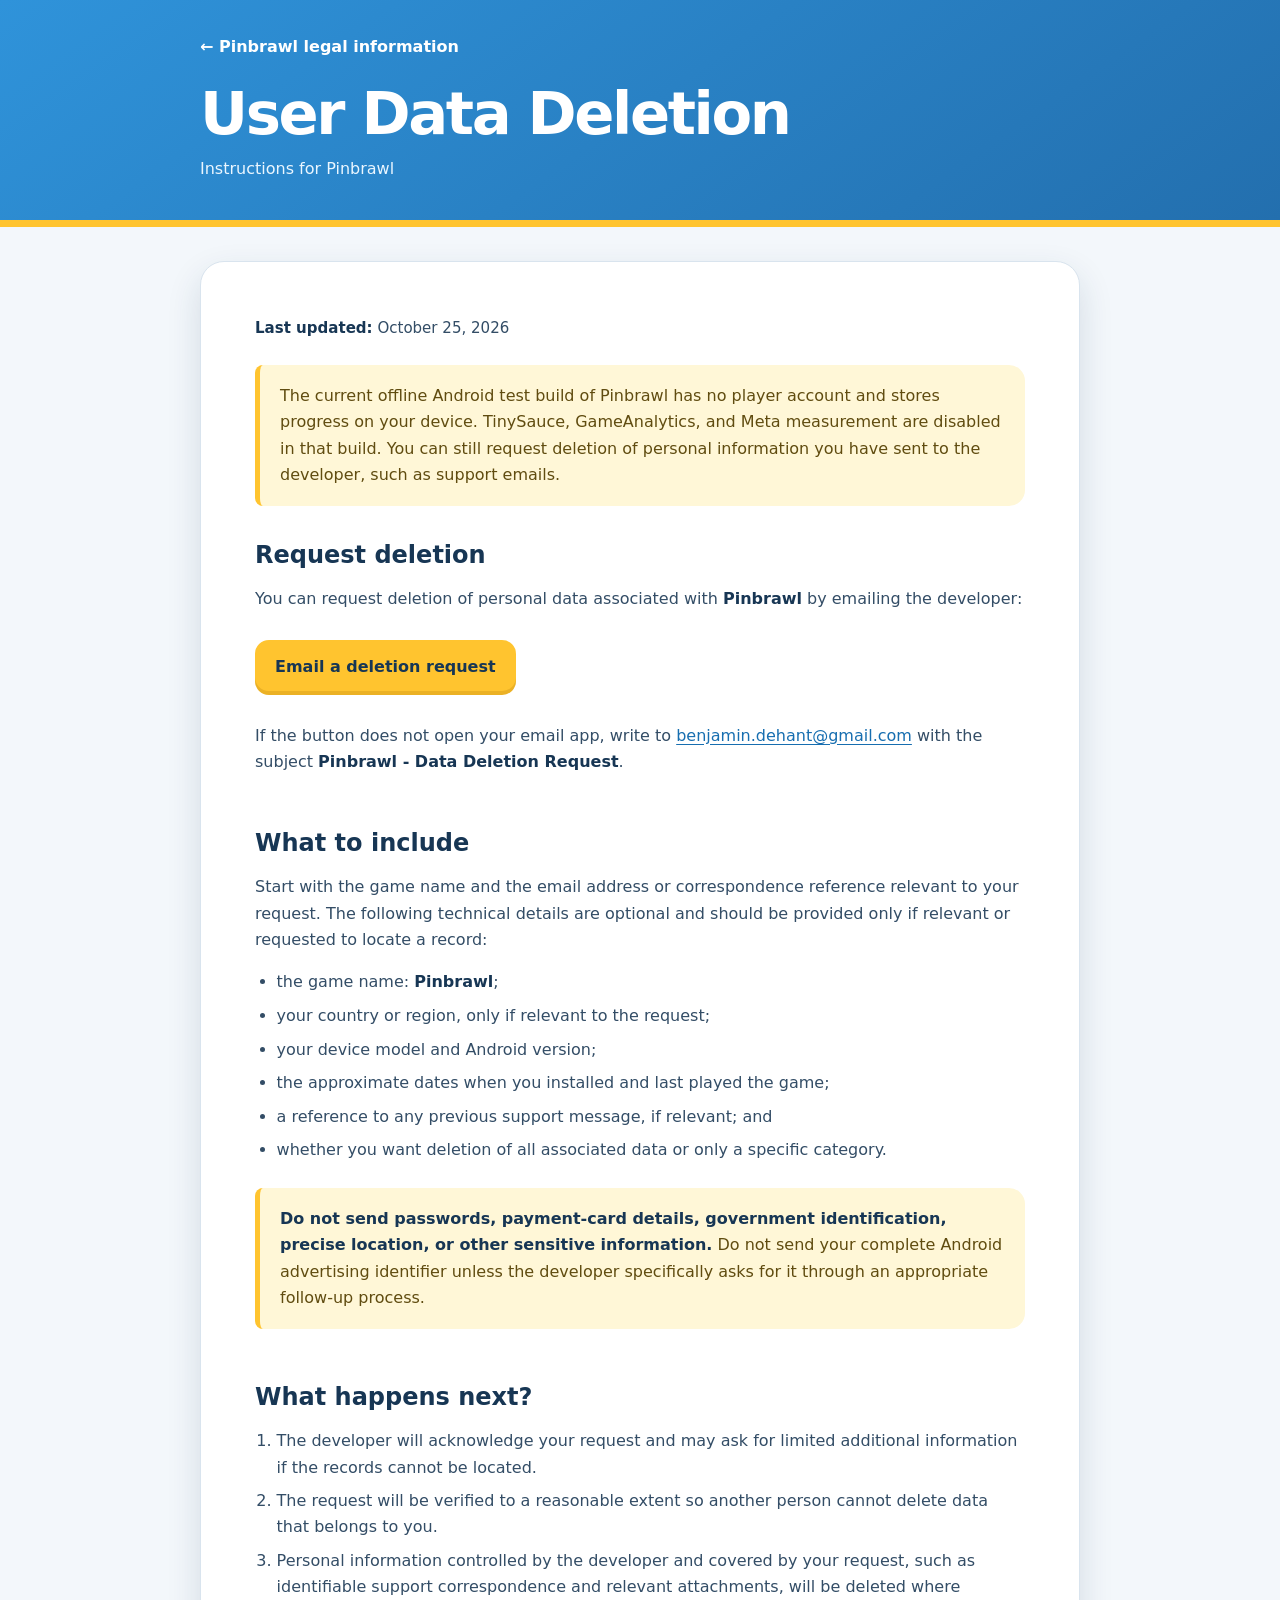
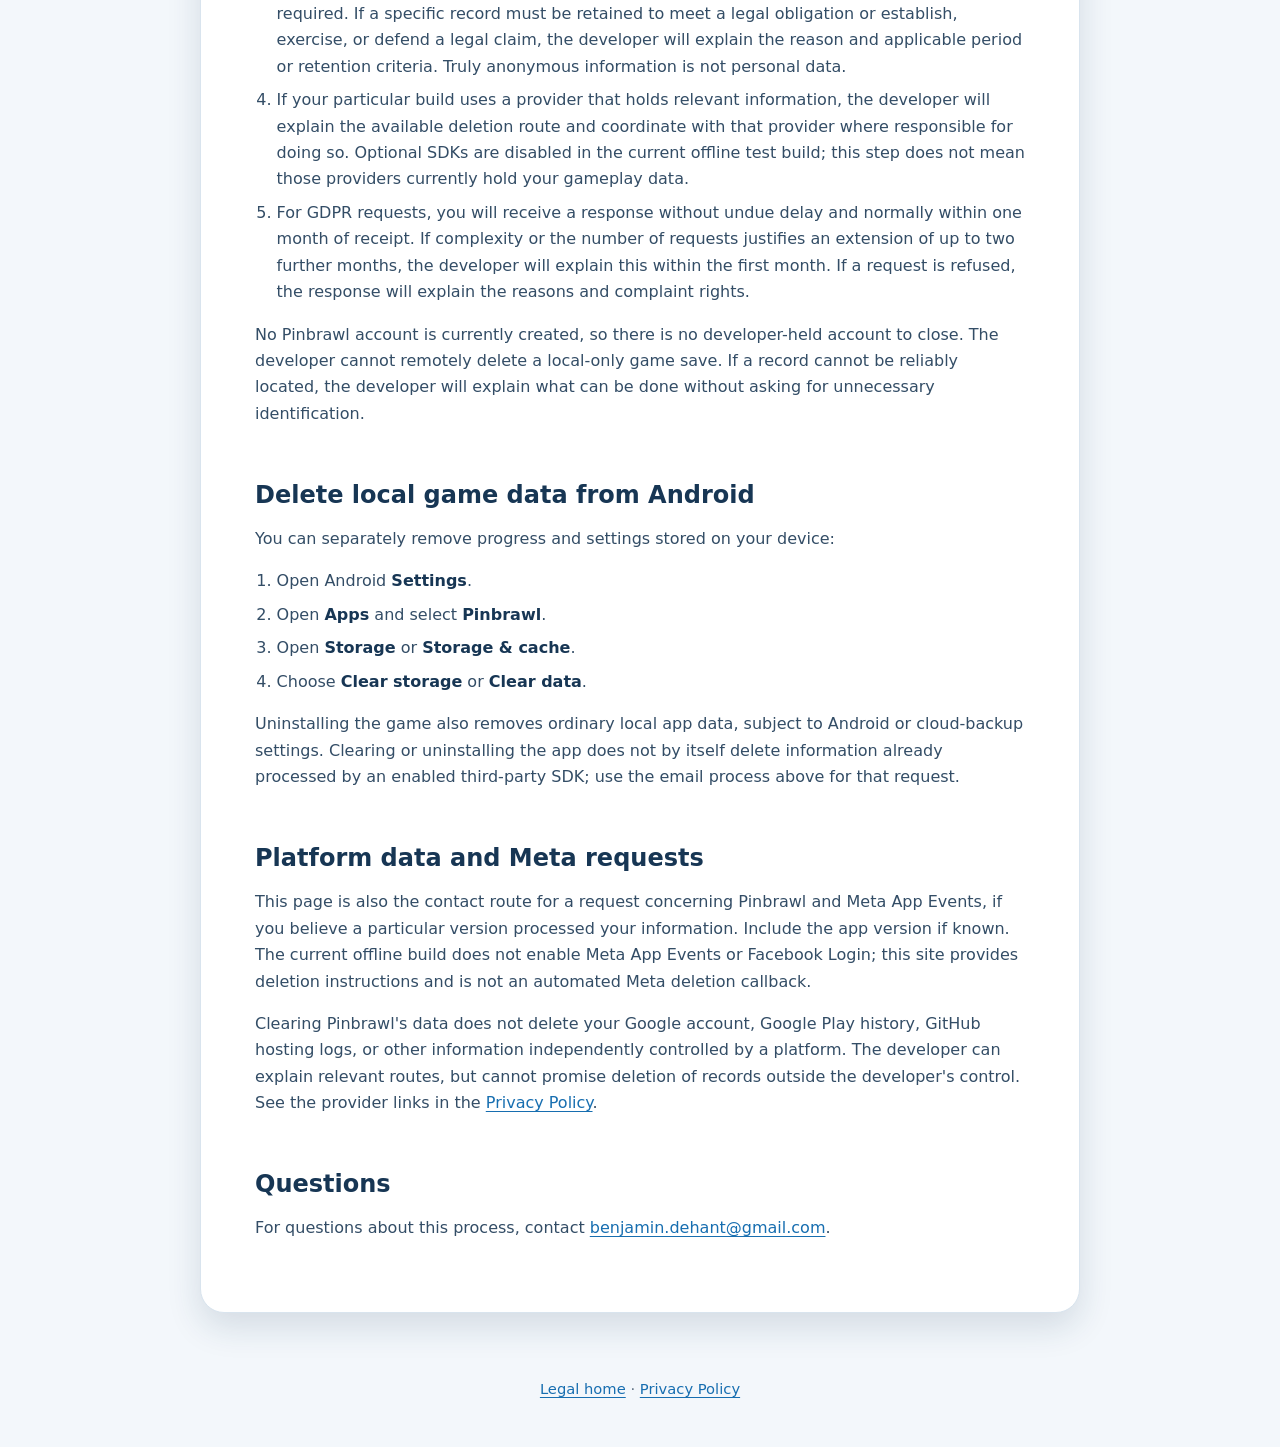
==== data-deletion/index.html @ a6e60c2f "Add Pinbrawl legal home, privacy policy and data deletion pages" ====
<!doctype html>
<html lang="en">
<head>
  <meta charset="utf-8">
  <meta name="viewport" content="width=device-width, initial-scale=1">
  <meta name="description" content="Instructions for requesting deletion of data associated with Pinbrawl.">
  <title>User Data Deletion — Pinbrawl</title>
  <link rel="stylesheet" href="../styles.css">
</head>
<body>
  <a class="skip-link" href="#main">Skip to content</a>
  <header class="page-header">
    <div class="shell page-header__inner">
      <a class="back-link" href="../">← Pinbrawl legal information</a>
      <h1>User Data Deletion</h1>
      <p>Instructions for Pinbrawl</p>
    </div>
  </header>

  <main id="main" class="shell">
    <article class="document">
      <p class="updated"><strong>Last updated:</strong> October 25, 2026</p>

      <div class="notice">
        <p>The current offline Android test build of Pinbrawl has no player account and stores progress on your device. TinySauce, GameAnalytics, and Meta measurement are disabled in that build. You can still request deletion of personal information you have sent to the developer, such as support emails.</p>
      </div>

      <h2>Request deletion</h2>
      <p>You can request deletion of personal data associated with <strong>Pinbrawl</strong> by emailing the developer:</p>
      <p><a class="button" href="mailto:benjamin.dehant@gmail.com?subject=Pinbrawl%20-%20Data%20Deletion%20Request">Email a deletion request</a></p>
      <p>If the button does not open your email app, write to <a href="mailto:benjamin.dehant@gmail.com">benjamin.dehant@gmail.com</a> with the subject <strong>Pinbrawl - Data Deletion Request</strong>.</p>

      <h2>What to include</h2>
      <p>Start with the game name and the email address or correspondence reference relevant to your request. The following technical details are optional and should be provided only if relevant or requested to locate a record:</p>
      <ul>
        <li>the game name: <strong>Pinbrawl</strong>;</li>
        <li>your country or region, only if relevant to the request;</li>
        <li>your device model and Android version;</li>
        <li>the approximate dates when you installed and last played the game;</li>
        <li>a reference to any previous support message, if relevant; and</li>
        <li>whether you want deletion of all associated data or only a specific category.</li>
      </ul>

      <div class="notice">
        <p><strong>Do not send passwords, payment-card details, government identification, precise location, or other sensitive information.</strong> Do not send your complete Android advertising identifier unless the developer specifically asks for it through an appropriate follow-up process.</p>
      </div>

      <h2>What happens next?</h2>
      <ol>
        <li>The developer will acknowledge your request and may ask for limited additional information if the records cannot be located.</li>
        <li>The request will be verified to a reasonable extent so another person cannot delete data that belongs to you.</li>
        <li>Personal information controlled by the developer and covered by your request, such as identifiable support correspondence and relevant attachments, will be deleted where required. If a specific record must be retained to meet a legal obligation or establish, exercise, or defend a legal claim, the developer will explain the reason and applicable period or retention criteria. Truly anonymous information is not personal data.</li>
        <li>If your particular build uses a provider that holds relevant information, the developer will explain the available deletion route and coordinate with that provider where responsible for doing so. Optional SDKs are disabled in the current offline test build; this step does not mean those providers currently hold your gameplay data.</li>
        <li>For GDPR requests, you will receive a response without undue delay and normally within one month of receipt. If complexity or the number of requests justifies an extension of up to two further months, the developer will explain this within the first month. If a request is refused, the response will explain the reasons and complaint rights.</li>
      </ol>
      <p>No Pinbrawl account is currently created, so there is no developer-held account to close. The developer cannot remotely delete a local-only game save. If a record cannot be reliably located, the developer will explain what can be done without asking for unnecessary identification.</p>

      <h2>Delete local game data from Android</h2>
      <p>You can separately remove progress and settings stored on your device:</p>
      <ol>
        <li>Open Android <strong>Settings</strong>.</li>
        <li>Open <strong>Apps</strong> and select <strong>Pinbrawl</strong>.</li>
        <li>Open <strong>Storage</strong> or <strong>Storage &amp; cache</strong>.</li>
        <li>Choose <strong>Clear storage</strong> or <strong>Clear data</strong>.</li>
      </ol>
      <p>Uninstalling the game also removes ordinary local app data, subject to Android or cloud-backup settings. Clearing or uninstalling the app does not by itself delete information already processed by an enabled third-party SDK; use the email process above for that request.</p>

      <h2>Platform data and Meta requests</h2>
      <p>This page is also the contact route for a request concerning Pinbrawl and Meta App Events, if you believe a particular version processed your information. Include the app version if known. The current offline build does not enable Meta App Events or Facebook Login; this site provides deletion instructions and is not an automated Meta deletion callback.</p>
      <p>Clearing Pinbrawl's data does not delete your Google account, Google Play history, GitHub hosting logs, or other information independently controlled by a platform. The developer can explain relevant routes, but cannot promise deletion of records outside the developer's control. See the provider links in the <a href="../privacy/#main">Privacy Policy</a>.</p>
      <h2>Questions</h2>
      <p>For questions about this process, contact <a href="mailto:benjamin.dehant@gmail.com">benjamin.dehant@gmail.com</a>.</p>
    </article>
  </main>

  <footer class="shell footer">
    <p><a href="../">Legal home</a> · <a href="../privacy/">Privacy Policy</a></p>
  </footer>
</body>
</html>
---- styles.css ----
:root {
  color-scheme: light;
  --sky: #2f93da;
  --sky-dark: #236fae;
  --slate: #173654;
  --slate-soft: #3f6288;
  --gold: #ffc42f;
  --gold-dark: #a66c00;
  --paper: #ffffff;
  --surface: #f3f7fb;
  --line: #d9e4ee;
  --muted: #5c6e80;
  --shadow: 0 14px 34px rgba(18, 54, 84, 0.14);
  font-family: Inter, ui-rounded, "Segoe UI", system-ui, -apple-system, BlinkMacSystemFont, sans-serif;
}

* { box-sizing: border-box; }

html { scroll-behavior: smooth; }

body {
  margin: 0;
  background: var(--surface);
  color: var(--slate);
  font-size: 16px;
  line-height: 1.65;
}

a { color: #176eb0; text-underline-offset: 0.18em; }
a:hover { color: #0e4f82; }
a:focus-visible { outline: 3px solid var(--gold); outline-offset: 4px; border-radius: 4px; }

.shell {
  width: min(880px, calc(100% - 36px));
  margin-inline: auto;
}

.hero {
  position: relative;
  overflow: hidden;
  min-height: 300px;
  display: grid;
  align-items: center;
  color: white;
  background:
    radial-gradient(circle at 82% 30%, rgba(255,255,255,.24) 0 5%, transparent 5.5%),
    radial-gradient(circle at 90% 30%, rgba(255,255,255,.18) 0 8%, transparent 8.5%),
    linear-gradient(150deg, var(--sky) 0%, var(--sky-dark) 100%);
}

.hero::after {
  content: "";
  position: absolute;
  width: 320px;
  height: 320px;
  right: -120px;
  bottom: -190px;
  border: 35px solid rgba(255, 196, 47, .8);
  border-radius: 50%;
  transform: rotate(-15deg);
}

.hero__content { position: relative; z-index: 1; padding-block: 64px; }
.eyebrow { margin: 0 0 10px; color: var(--gold); font-weight: 900; letter-spacing: .16em; }
h1 { margin: 0; font-size: clamp(2.4rem, 8vw, 4.7rem); line-height: 1; letter-spacing: -.04em; }
.hero__copy { max-width: 580px; margin: 24px 0 0; font-size: clamp(1.05rem, 3vw, 1.3rem); }

.cards { display: grid; gap: 18px; padding-block: 48px; }
.card {
  display: grid;
  grid-template-columns: auto 1fr auto;
  align-items: center;
  gap: 20px;
  padding: 24px;
  color: var(--slate);
  text-decoration: none;
  background: var(--paper);
  border: 1px solid var(--line);
  border-radius: 22px;
  box-shadow: var(--shadow);
  transition: transform .18s ease, box-shadow .18s ease;
}
.card:hover { color: var(--slate); transform: translateY(-3px); box-shadow: 0 20px 38px rgba(18, 54, 84, .18); }
.card__icon {
  display: grid;
  place-items: center;
  width: 56px;
  height: 56px;
  border-radius: 16px;
  background: var(--gold);
  color: var(--slate);
  font-size: 2rem;
  font-weight: 900;
  box-shadow: inset 0 -5px 0 rgba(166,108,0,.2);
}
.card strong { display: block; font-size: 1.25rem; }
.card small { display: block; color: var(--muted); font-size: .98rem; }
.card__arrow { font-size: 1.8rem; font-weight: 800; }

.page-header {
  color: white;
  background: linear-gradient(145deg, var(--sky), var(--sky-dark));
  border-bottom: 7px solid var(--gold);
}
.page-header__inner { padding-block: 34px 38px; }
.back-link { display: inline-block; margin-bottom: 24px; color: white; font-weight: 750; text-decoration: none; }
.back-link:hover { color: #fff7d3; }
.page-header h1 { font-size: clamp(2.1rem, 7vw, 3.7rem); }
.page-header p { margin: 12px 0 0; color: #eaf6ff; }

.document {
  margin-block: 34px 48px;
  padding: clamp(24px, 6vw, 54px);
  background: var(--paper);
  border: 1px solid var(--line);
  border-radius: 24px;
  box-shadow: var(--shadow);
}
.document h2 { margin: 2.2em 0 .5em; font-size: 1.5rem; line-height: 1.25; }
.document h2:first-of-type { margin-top: 1.4em; }
.document h3 { margin: 1.5em 0 .4em; font-size: 1.1rem; }
.document p, .document li { color: #334d66; }
.document li + li { margin-top: .45em; }
.document ul, .document ol { padding-left: 1.35em; }
.document strong { color: var(--slate); }
.updated { margin: 0; color: var(--muted); font-size: .94rem; }
.notice {
  margin: 24px 0;
  padding: 18px 20px;
  background: #fff7d7;
  border-left: 5px solid var(--gold);
  border-radius: 8px 16px 16px 8px;
}
.notice p { margin: 0; color: #604c10; }
.button {
  display: inline-block;
  margin: 12px 0;
  padding: 14px 20px;
  border-radius: 14px;
  color: var(--slate);
  background: var(--gold);
  box-shadow: inset 0 -4px 0 rgba(166,108,0,.22);
  font-weight: 850;
  text-decoration: none;
}
.button:hover { color: var(--slate); background: #ffd258; }

.footer { padding-block: 12px 42px; color: var(--muted); text-align: center; font-size: .92rem; }
.footer p { margin: 4px; }

@media (max-width: 560px) {
  .hero { min-height: 260px; }
  .hero__content { padding-block: 48px; }
  .card { grid-template-columns: auto 1fr; padding: 20px; gap: 16px; }
  .card__arrow { display: none; }
  .document { border-radius: 18px; }
}

@media (prefers-reduced-motion: reduce) {
  html { scroll-behavior: auto; }
  .card { transition: none; }
}

.skip-link{position:absolute;left:12px;top:-80px;z-index:10;background:white;padding:10px 16px}.skip-link:focus{top:12px}
.document a{overflow-wrap:anywhere}
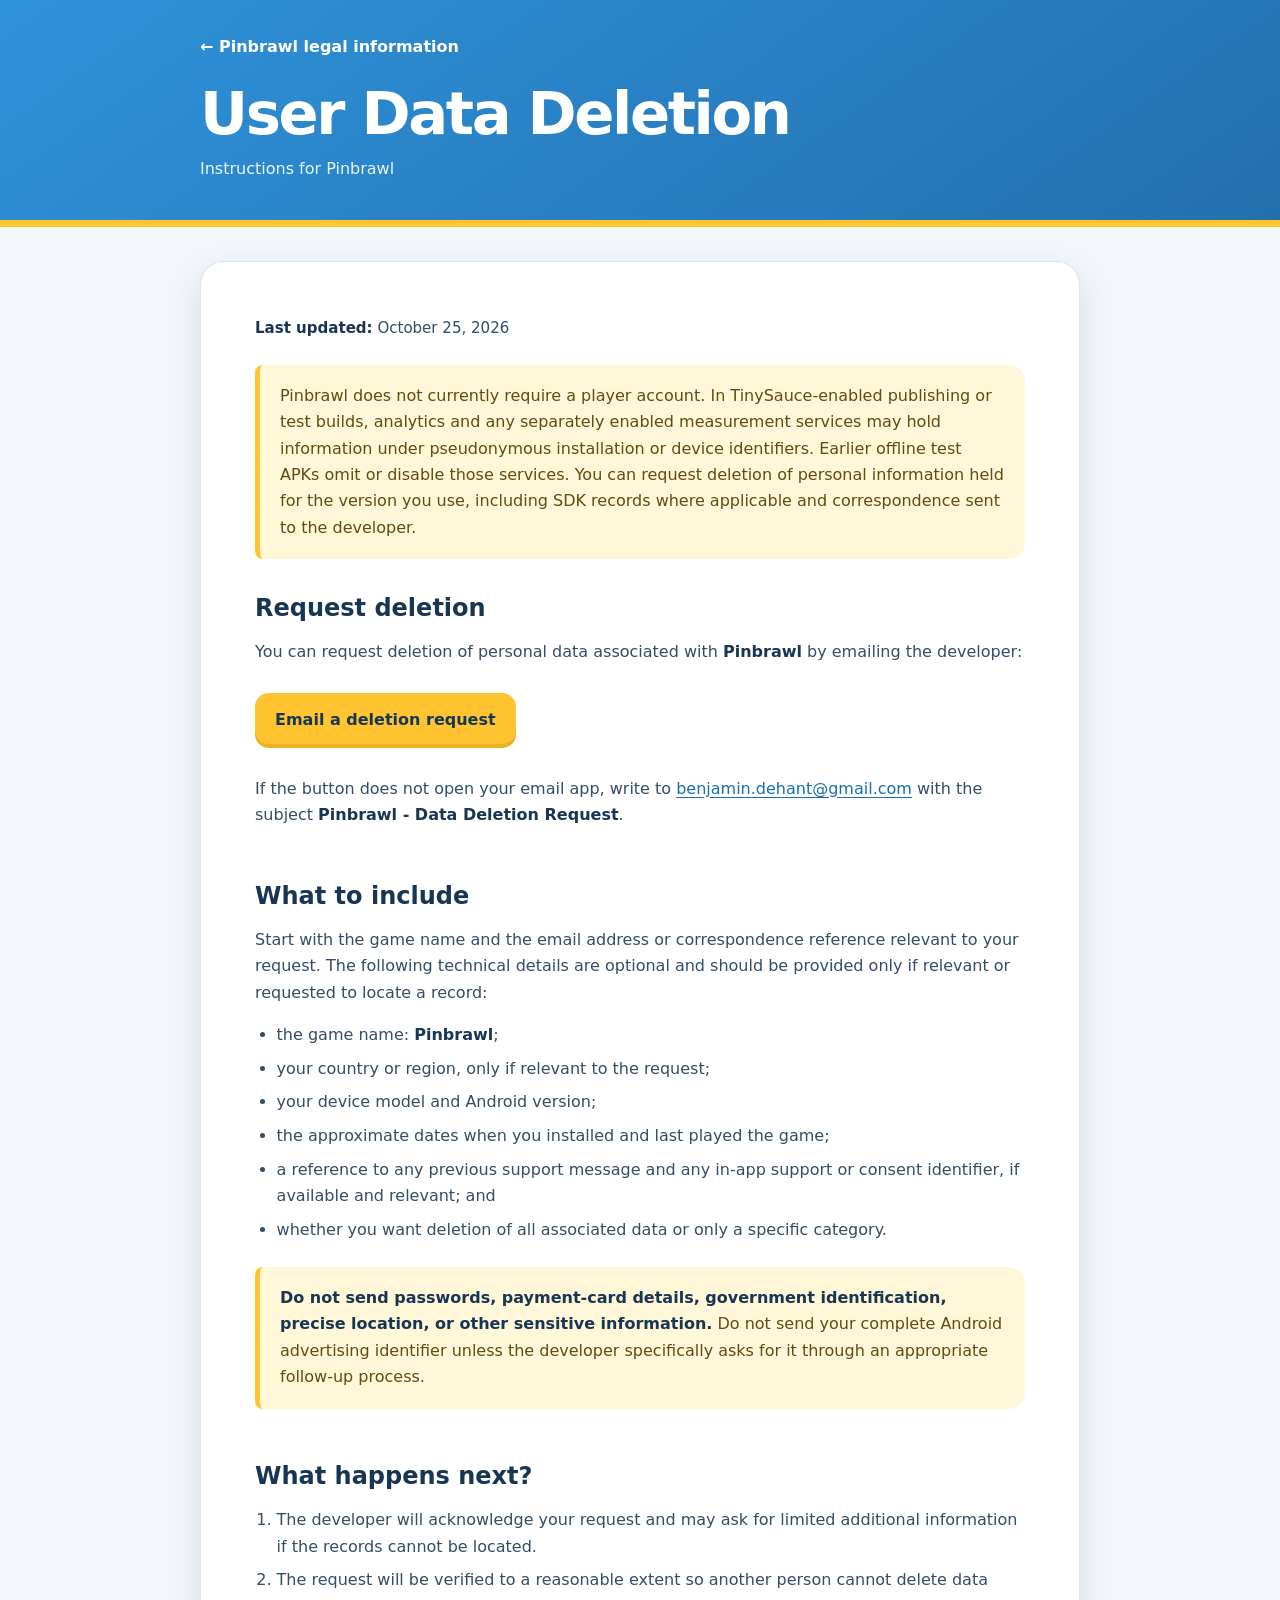
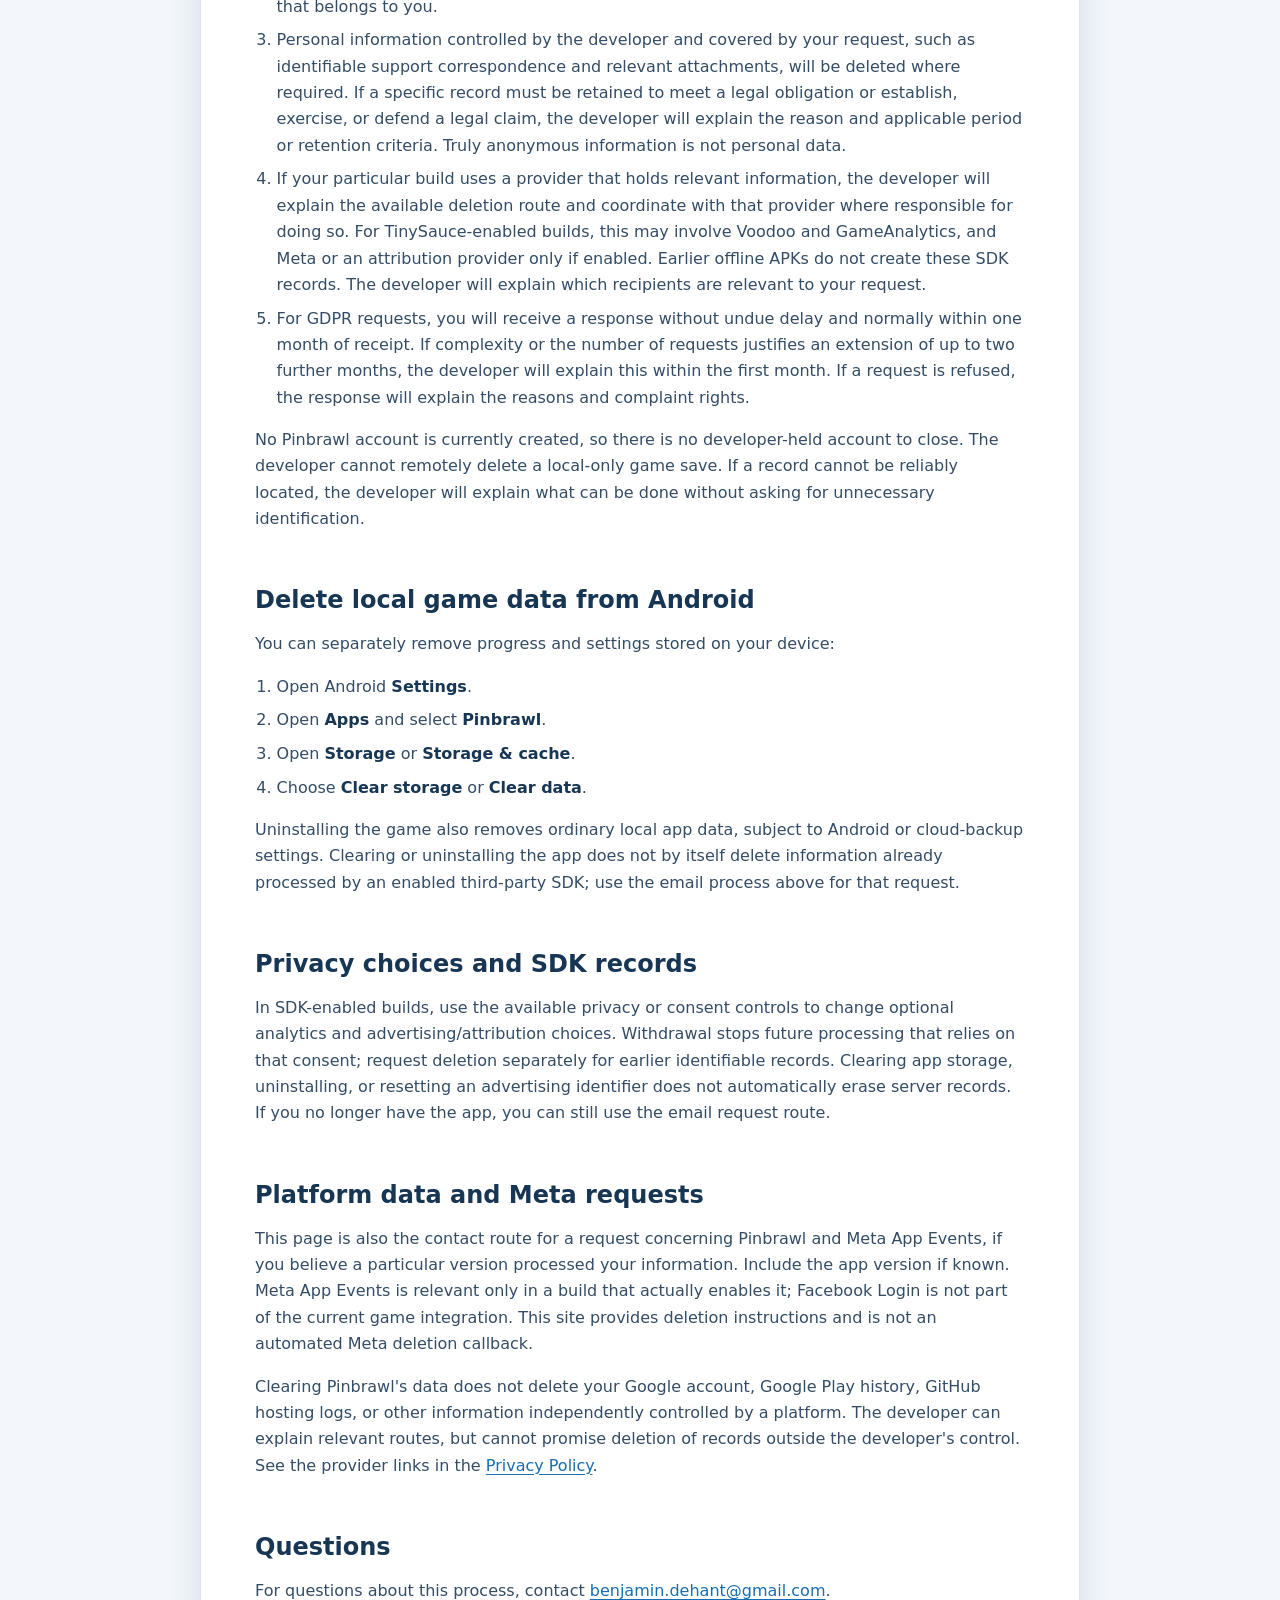
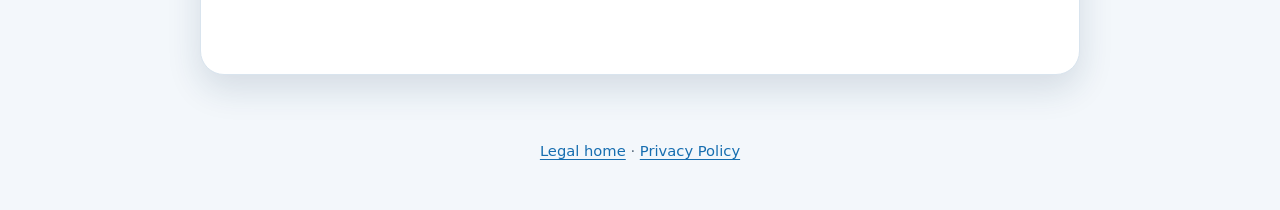
==== commit d595431c: "Cover planned TinySauce activation and provider data deletion" ====
--- a/data-deletion/index.html
+++ b/data-deletion/index.html
@@ -22,7 +22,7 @@
       <p class="updated"><strong>Last updated:</strong> October 25, 2026</p>
 
       <div class="notice">
-        <p>The current offline Android test build of Pinbrawl has no player account and stores progress on your device. TinySauce, GameAnalytics, and Meta measurement are disabled in that build. You can still request deletion of personal information you have sent to the developer, such as support emails.</p>
+        <p>Pinbrawl does not currently require a player account. In TinySauce-enabled publishing or test builds, analytics and any separately enabled measurement services may hold information under pseudonymous installation or device identifiers. Earlier offline test APKs omit or disable those services. You can request deletion of personal information held for the version you use, including SDK records where applicable and correspondence sent to the developer.</p>
       </div>
 
       <h2>Request deletion</h2>
@@ -37,7 +37,7 @@
         <li>your country or region, only if relevant to the request;</li>
         <li>your device model and Android version;</li>
         <li>the approximate dates when you installed and last played the game;</li>
-        <li>a reference to any previous support message, if relevant; and</li>
+        <li>a reference to any previous support message and any in-app support or consent identifier, if available and relevant; and</li>
         <li>whether you want deletion of all associated data or only a specific category.</li>
       </ul>
 
@@ -50,7 +50,7 @@
         <li>The developer will acknowledge your request and may ask for limited additional information if the records cannot be located.</li>
         <li>The request will be verified to a reasonable extent so another person cannot delete data that belongs to you.</li>
         <li>Personal information controlled by the developer and covered by your request, such as identifiable support correspondence and relevant attachments, will be deleted where required. If a specific record must be retained to meet a legal obligation or establish, exercise, or defend a legal claim, the developer will explain the reason and applicable period or retention criteria. Truly anonymous information is not personal data.</li>
-        <li>If your particular build uses a provider that holds relevant information, the developer will explain the available deletion route and coordinate with that provider where responsible for doing so. Optional SDKs are disabled in the current offline test build; this step does not mean those providers currently hold your gameplay data.</li>
+        <li>If your particular build uses a provider that holds relevant information, the developer will explain the available deletion route and coordinate with that provider where responsible for doing so. For TinySauce-enabled builds, this may involve Voodoo and GameAnalytics, and Meta or an attribution provider only if enabled. Earlier offline APKs do not create these SDK records. The developer will explain which recipients are relevant to your request.</li>
         <li>For GDPR requests, you will receive a response without undue delay and normally within one month of receipt. If complexity or the number of requests justifies an extension of up to two further months, the developer will explain this within the first month. If a request is refused, the response will explain the reasons and complaint rights.</li>
       </ol>
       <p>No Pinbrawl account is currently created, so there is no developer-held account to close. The developer cannot remotely delete a local-only game save. If a record cannot be reliably located, the developer will explain what can be done without asking for unnecessary identification.</p>
@@ -65,8 +65,10 @@
       </ol>
       <p>Uninstalling the game also removes ordinary local app data, subject to Android or cloud-backup settings. Clearing or uninstalling the app does not by itself delete information already processed by an enabled third-party SDK; use the email process above for that request.</p>
 
+      <h2>Privacy choices and SDK records</h2>
+      <p>In SDK-enabled builds, use the available privacy or consent controls to change optional analytics and advertising/attribution choices. Withdrawal stops future processing that relies on that consent; request deletion separately for earlier identifiable records. Clearing app storage, uninstalling, or resetting an advertising identifier does not automatically erase server records. If you no longer have the app, you can still use the email request route.</p>
       <h2>Platform data and Meta requests</h2>
-      <p>This page is also the contact route for a request concerning Pinbrawl and Meta App Events, if you believe a particular version processed your information. Include the app version if known. The current offline build does not enable Meta App Events or Facebook Login; this site provides deletion instructions and is not an automated Meta deletion callback.</p>
+      <p>This page is also the contact route for a request concerning Pinbrawl and Meta App Events, if you believe a particular version processed your information. Include the app version if known. Meta App Events is relevant only in a build that actually enables it; Facebook Login is not part of the current game integration. This site provides deletion instructions and is not an automated Meta deletion callback.</p>
       <p>Clearing Pinbrawl's data does not delete your Google account, Google Play history, GitHub hosting logs, or other information independently controlled by a platform. The developer can explain relevant routes, but cannot promise deletion of records outside the developer's control. See the provider links in the <a href="../privacy/#main">Privacy Policy</a>.</p>
       <h2>Questions</h2>
       <p>For questions about this process, contact <a href="mailto:benjamin.dehant@gmail.com">benjamin.dehant@gmail.com</a>.</p>
@@ -78,3 +80,4 @@
   </footer>
 </body>
 </html>
+
